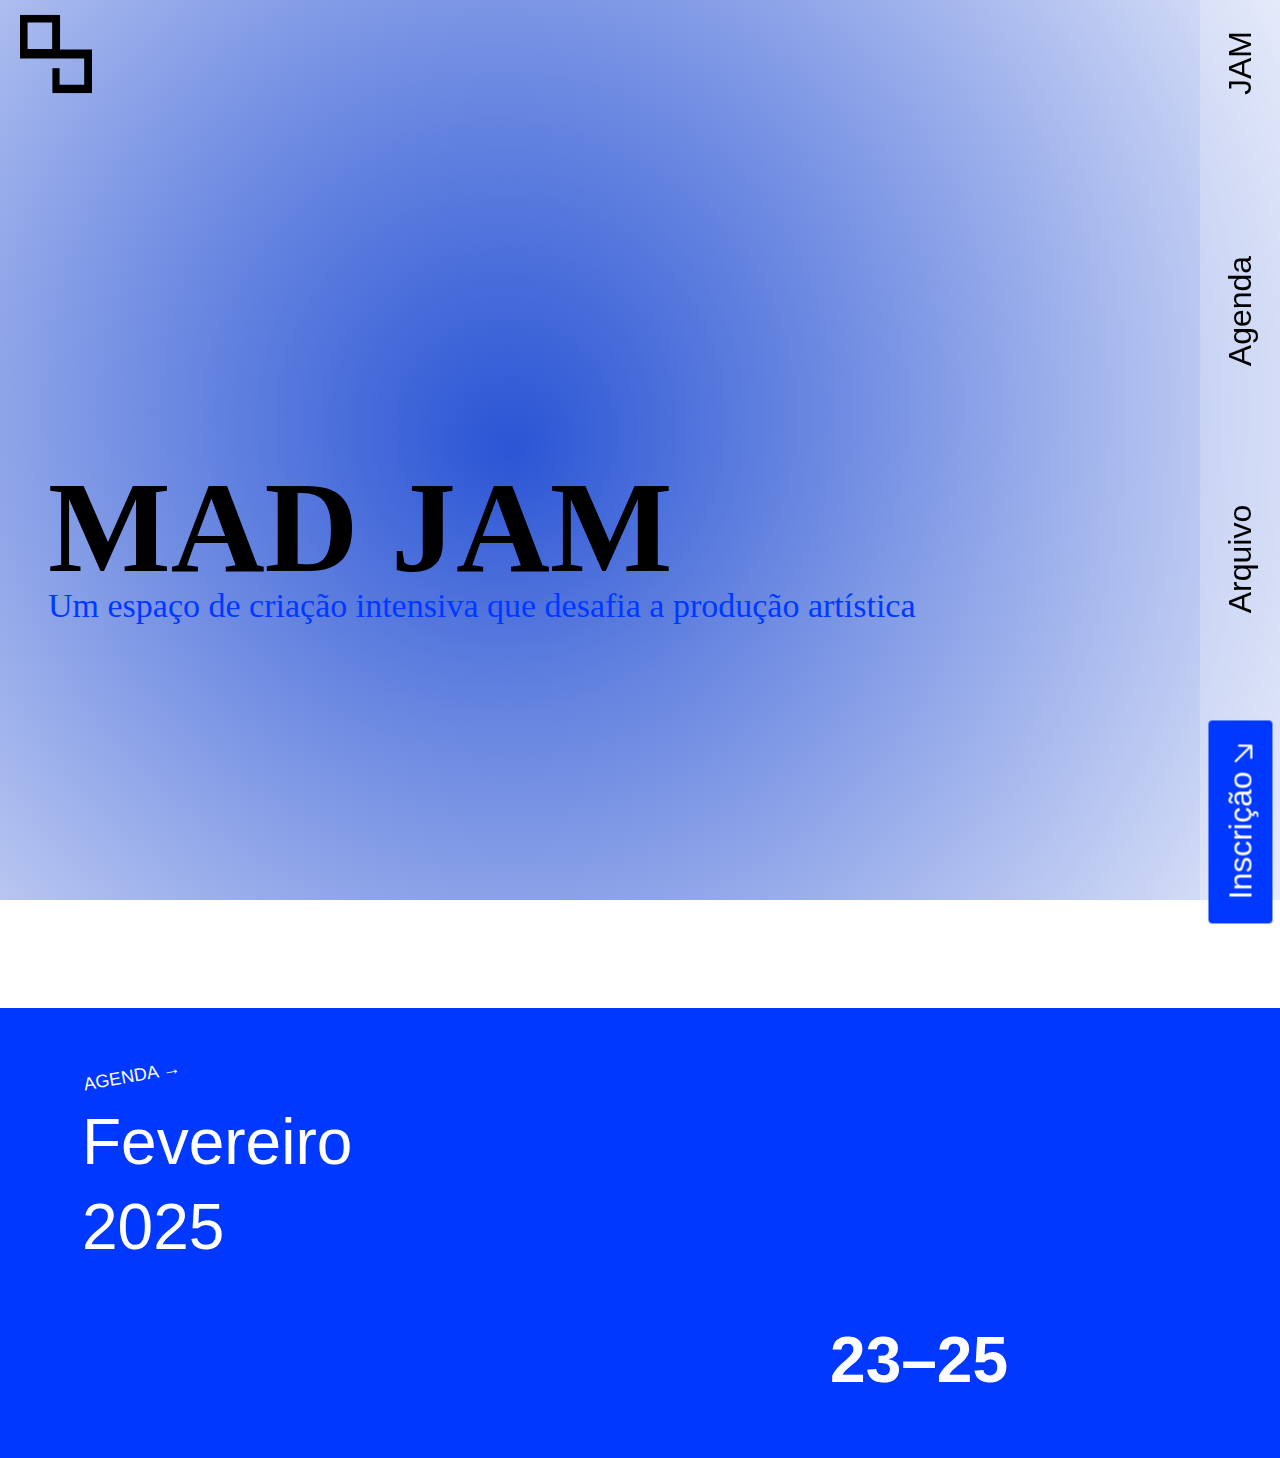
==== home.html @ 43d2be00 "push" ====
<!DOCTYPE html>
<html lang="en">
<head>
  <meta charset="UTF-8">
  <meta name="viewport" content="width=device-width, initial-scale=1.0">
  <title>Meu Site</title>
  <!-- Bootstrap CSS -->
  <link href="https://cdn.jsdelivr.net/npm/bootstrap@5.3.1/dist/css/bootstrap.min.css" rel="stylesheet">
  <link rel="stylesheet" href="style.css"> 
</head>
<body class="background" >
  <nav class="navbar">
    <div class="container ms-2">
      <a class="navbar-brand" href="home.html">
        <svg xmlns="http://www.w3.org/2000/svg" width="72" height="82" viewBox="0 0 75 82" fill="none">
          <g clip-path="url(#clip0_27_436)">
            <path d="M41.7188 36.2646V0H0V45.6433H66.875V73.1606H41.2437V55.7787H33.75V81.9079H75V36.2646H41.7188ZM33.5 35.7706H7.875V8.25957H33.5V35.7706Z" fill="black"/>
          </g>
          <defs>
            <clipPath id="clip0_27_436">
              <rect width="75" height="81.9079" fill="white"/>
            </clipPath>
          </defs>
        </svg>
      </a>
    </div>
  </nav>
  
    <nav class="sticky-sidebar">
        <ul class="nav-list">
          <li class="nav-item"><a href="#">JAM</a></li>
          <li class="nav-item"><a href="#">Agenda</a></li>
          <li class="nav-item"><a href="#">Arquivo</a></li>
          <li class="nav-item btn"><a href="#">Inscrição <svg xmlns="http://www.w3.org/2000/svg" width="18" height="18" viewBox="0 0 18 18" fill="none">
            <path d="M16.8104 4.68395L16.6923 16.7485M16.6923 16.7485L1.3099 1.24929M16.6923 16.7485L4.62494 16.7776" stroke="white" stroke-width="2.24" stroke-linecap="round" stroke-linejoin="round"/>
          </svg></a></li>
        </ul>
      </nav>
      
      <div class="container-fluid p-0 vh-100 d-flex justify-content-center align-items-center">
        <div class="row w-100">
            <div class="col-lg-10 d-flex flex-column justify-content-center align-items-start px-5 content">
                <h1 class="title">MAD JAM</h1>
                <p class="subtitle">
                    Um espaço de criação intensiva que desafia a produção artística
                </p>
            </div>
        </div>
    </div>
    
    <section class="agenda-section py-5">
      <div class="container position-relative">
          <a href="agenda.html" class="btn btn-link text-white fw-regular position-absolute top-0 start-0 agenda-link">
              Agenda →
          </a>
  
          <div class="row">
              <div class="col-md-6 d-flex flex-column align-items-start justify-content-center mt-5">
                  <h2 class="display-3 text-white">Fevereiro</h2>
                  <h2 class="display-3 text-white">2025</h2>
              </div>
  
              <div class="col-md-10 d-flex flex-column align-items-md-end align-items-start justify-content-center mt-5">
                  <h2 class="display-3 text-white fw-bold">23–25</h2>
              </div>
          </div>
      </div>
  </section>
  
  

  
  <script src="https://cdn.jsdelivr.net/npm/bootstrap@5.3.1/dist/js/bootstrap.bundle.min.js"></script>
</body>
</html>
---- style.css ----
body {
  font-family: 'Satoshi', sans-serif;
}

@keyframes moveGradient {
  0% {
      background-position: 0% 0%;
  }
  50% {
      background-position: 100% 100%;
  }
  100% {
      background-position: 0% 0%;
  }
}
.background {
background: radial-gradient(circle at 20% 50%, 
                rgba(0, 51, 204, 0.8), 
                rgba(255, 255, 255, 1), 
                rgba(255, 255, 255, 0.2)), 
                linear-gradient(to bottom right, 
                rgba(0, 51, 204, 0.6), 
                rgba(255, 255, 255, 1), 
                rgba(255, 255, 255, 0.3));
    background-size: 200% 100%;
    background-repeat: no-repeat;
    background-attachment: fixed;
    height: 100vh;
    margin: 0;
    padding: 0;
    animation: moveGradient 30s infinite ease-in-out;
}
.sticky-sidebar {
    position: fixed;
    top: 0;
    right: 0;
    width: 80px;
    height: 100vh;
    background: #ffffff3c;
    backdrop-filter: blur(2px);
    display: flex;
    flex-direction: column;
    justify-content: center;
    align-items: center;
    padding: 24px 0;
    z-index: 1000;
  }
  

  .nav-list {
    list-style: none;
    padding: 0;
    margin: 0;
    display: flex;
    flex-direction: column;
    align-items: center;
    gap: 200px;
}

  
 
  .nav-item a {
    text-decoration: none;
    color: black;
    font-size: 32px;
    font-weight: 500;
    transform: rotate(-90deg); 
    transform-origin: center; 
    white-space: nowrap; 
    text-align: center;
    display: inline-block;
  }
  
  /*CTA*/
  .nav-item.btn a {
    background: #0038FF;
    color: #fff;
    padding: 8px 24px;
    border-radius: 4px;
    font-weight: 500;
    transition: background-color 0.3s ease;
    transform: rotate(-90deg); /* Mantém o botão rotacionado */
    transform-origin: center;
  }
  
  
  .nav-item.btn a:hover {
    background: #003bb5;
  }
  
  .title {
  color: #000;
  font-family: "Clash Display";
  font-size: 130px;
  font-style: normal;
  font-weight: 600;
  line-height: 0.8;
  text-transform: uppercase;
}

.subtitle {
color: #0038FF;
font-family: Satoshi;
font-size: 34px;
font-style: normal;
font-weight: 500;
line-height: normal;
}

.agenda-section {
  background: #0038FF;
  min-height: 50vh;
  position: relative;
}


.agenda-link {
  font-size: 18px;
  text-transform: uppercase;
  transform: rotate(-10deg);
  text-decoration: none;
}

.display-3 {
  font-size: 64px;
  font-weight: 400;
}

.fw-bold {
  font-weight: 700;
}
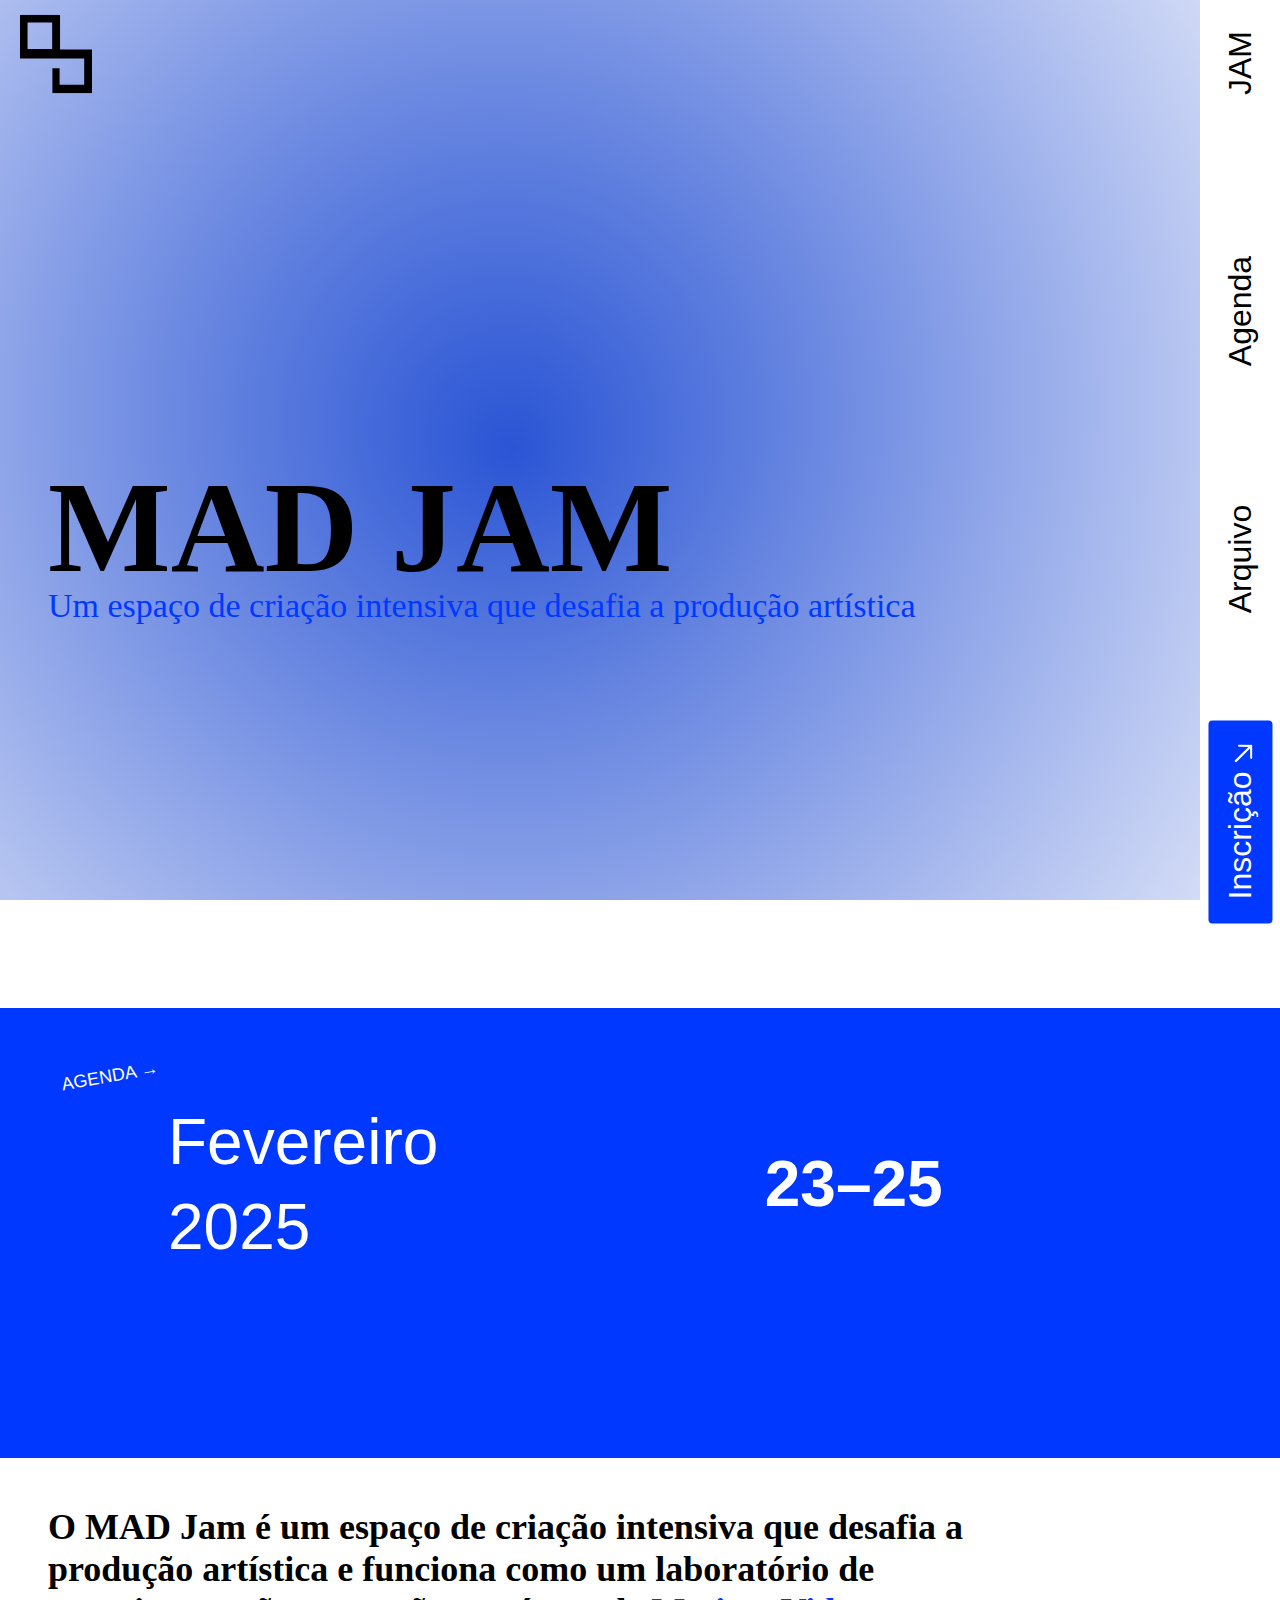
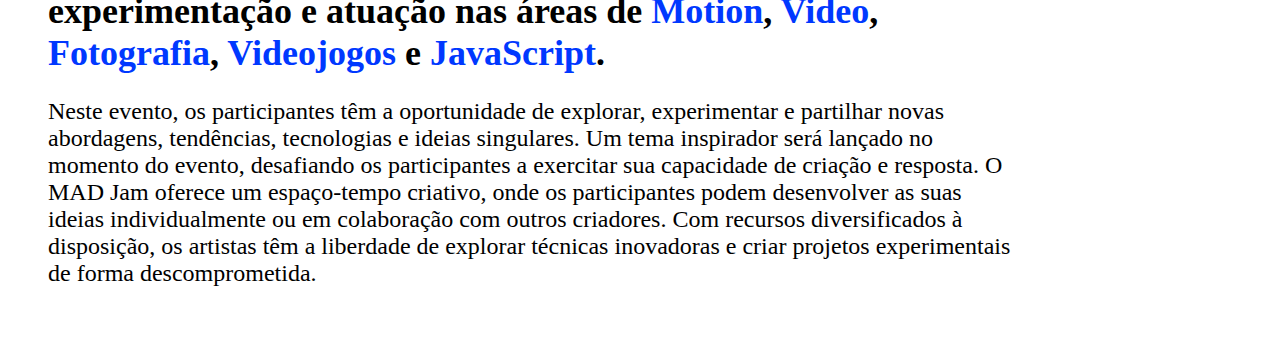
==== commit 51dd23e2: "Refactor home page layout and add new text section; update styles for body text and highlights" ====
--- a/home.html
+++ b/home.html
@@ -48,25 +48,53 @@
         </div>
     </div>
     
-    <section class="agenda-section py-5">
-      <div class="container position-relative">
-          <a href="agenda.html" class="btn btn-link text-white fw-regular position-absolute top-0 start-0 agenda-link">
-              Agenda →
-          </a>
+    <section class="agenda-section py-5 px-5">
+      <div class="container-fluid px-5 position-relative">
+          <div class="row w-100">
+              <div class="col-lg-10 px-5">
+                  <a href="agenda.html" class="btn btn-link text-white fw-regular position-absolute top-0 start-0 agenda-link">
+                      Agenda →
+                  </a>
   
-          <div class="row">
-              <div class="col-md-6 d-flex flex-column align-items-start justify-content-center mt-5">
-                  <h2 class="display-3 text-white">Fevereiro</h2>
-                  <h2 class="display-3 text-white">2025</h2>
-              </div>
+                  <div class="row">
+                      <div class="col-md-6 d-flex flex-column align-items-start justify-content-center mt-5 px-5">
+                          <h2 class="display-3 text-white">Fevereiro</h2>
+                          <h2 class="display-3 text-white">2025</h2>
+                      </div>
   
-              <div class="col-md-10 d-flex flex-column align-items-md-end align-items-start justify-content-center mt-5">
-                  <h2 class="display-3 text-white fw-bold">23–25</h2>
+                      <div class="col-md-6 d-flex flex-column align-items-md-end align-items-start justify-content-center mt-5">
+                          <h2 class="display-3 text-white fw-bold">23–25</h2>
+                      </div>
+                  </div>
               </div>
           </div>
       </div>
   </section>
   
+  <section class="text-section py-5">
+    <div class="container-fluid px-5">
+        <div class="row w-100">
+            <div class="col-lg-10">
+                <p class="lead medium-body-text mb-4">
+                    O MAD Jam é um espaço de criação intensiva que desafia a produção artística e funciona como um laboratório de experimentação e atuação nas áreas de 
+                    <span class="highlight">Motion</span>, 
+                    <span class="highlight">Video</span>, 
+                    <span class="highlight">Fotografia</span>, 
+                    <span class="highlight">Videojogos</span> 
+                    e <span class="highlight">JavaScript</span>.
+                </p>
+                <p class="regular-body-text">
+                    Neste evento, os participantes têm a oportunidade de explorar, experimentar e partilhar novas abordagens, tendências, tecnologias e ideias singulares. 
+                    Um tema inspirador será lançado no momento do evento, desafiando os participantes a exercitar sua capacidade de criação e resposta. 
+                    O MAD Jam oferece um espaço-tempo criativo, onde os participantes podem desenvolver as suas ideias individualmente ou em colaboração com outros criadores. 
+                    Com recursos diversificados à disposição, os artistas têm a liberdade de explorar técnicas inovadoras e criar projetos experimentais de forma descomprometida.
+                </p>
+            </div>
+        </div>
+    </div>
+</section>
+
+
   
 
   
--- a/style.css
+++ b/style.css
@@ -36,8 +36,7 @@
     right: 0;
     width: 80px;
     height: 100vh;
-    background: #ffffff3c;
-    backdrop-filter: blur(2px);
+    background: #ffffff;
     display: flex;
     flex-direction: column;
     justify-content: center;
@@ -130,6 +129,32 @@
   font-weight: 700;
 }
 
+.medium-body-text {
+  color: #000;
+font-family: Satoshi;
+font-size: 36px;
+font-style: normal;
+font-weight: 700;
+line-height: normal;
+}
+
+.regular-body-text {
+  color: #000;
+font-family: Satoshi;
+font-size: 24px;
+font-style: normal;
+font-weight: 400;
+line-height: normal;
+}
+
+.highlight {
+  color: #0038FF;
+font-family: Satoshi;
+font-size: 36px;
+font-style: normal;
+font-weight: 700;
+line-height: normal;
+}
   
   
   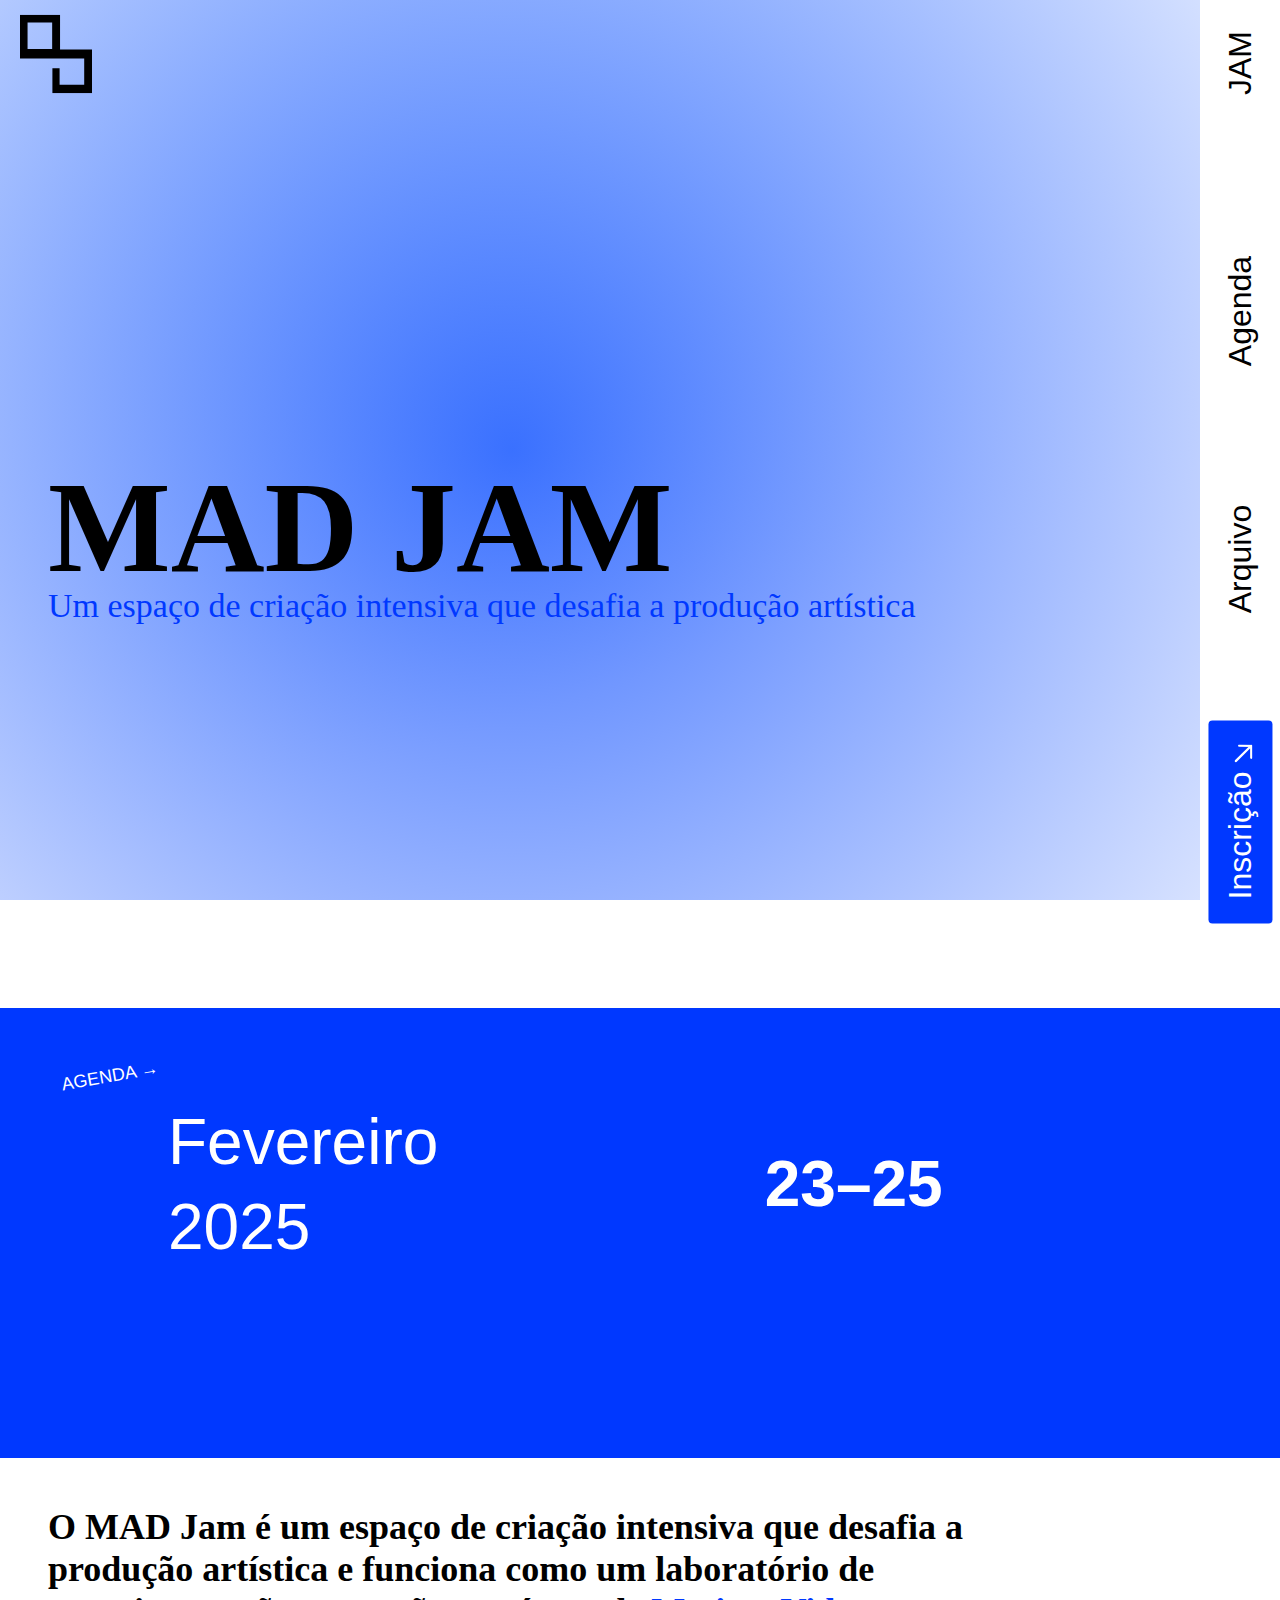
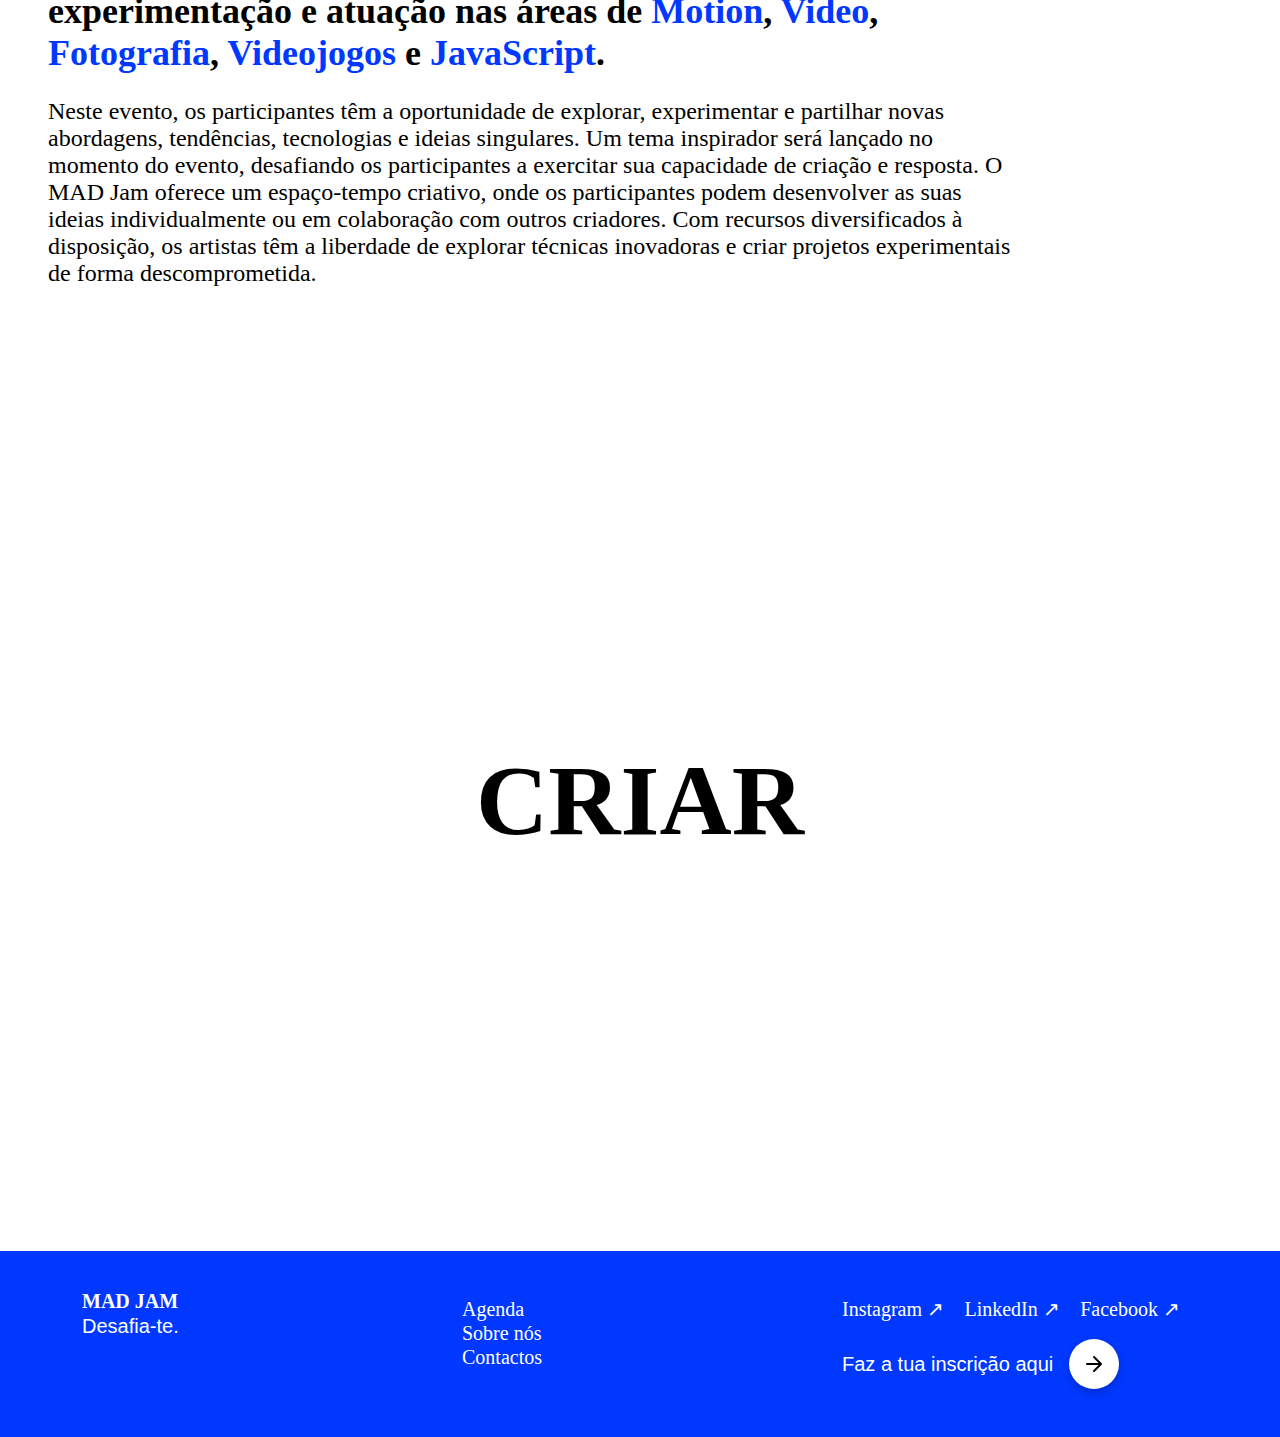
==== commit 1a9e0f45: "Add floating button and word animation; enhance footer and text section styles" ====
--- a/home.html
+++ b/home.html
@@ -4,7 +4,6 @@
   <meta charset="UTF-8">
   <meta name="viewport" content="width=device-width, initial-scale=1.0">
   <title>Meu Site</title>
-  <!-- Bootstrap CSS -->
   <link href="https://cdn.jsdelivr.net/npm/bootstrap@5.3.1/dist/css/bootstrap.min.css" rel="stylesheet">
   <link rel="stylesheet" href="style.css"> 
 </head>
@@ -71,7 +70,7 @@
       </div>
   </section>
   
-  <section class="text-section py-5">
+  <section class="text-section py-5" id="text-section">
     <div class="container-fluid px-5">
         <div class="row w-100">
             <div class="col-lg-10">
@@ -91,13 +90,66 @@
                 </p>
             </div>
         </div>
+        <div id="floating-button" class="btn-circle">
+          <a href="jam.html" target="_blank">
+              &#8599;
+          </a>
+      </div>
+      
     </div>
 </section>
+<section class="word-section">
+  <div class="word-wrapper">
+      <h1 id="word1" class="changing-word title">CRIAR</h1>
+      <h1 id="word2" class="changing-word title">EXPLORAR</h1>
+      <h1 id="word3" class="changing-word title">INOVAR</h1>
+      <h1 id="word4" class="changing-word title">DESCOBRIR</h1>
+      <h1 id="word5" class="changing-word title">TRANSFORMAR</h1>
+  </div>
+</section>
+
+<footer class="footer text-white py-5">
+  <div class="container">
+      <div class="row">
+          <div class="col-md-4">
+              <h4 class="fw-bold">MAD JAM</h4>
+              <p>Desafia-te.</p>
+          </div>
+
+          <div class="col-md-4">
+              <ul class="list-unstyled">
+                  <li><a href="#" class="text-white text-decoration-none">Agenda</a></li>
+                  <li><a href="#" class="text-white text-decoration-none">Sobre nós</a></li>
+                  <li><a href="#" class="text-white text-decoration-none">Contactos</a></li>
+              </ul>
+          </div>
+
+          <div class="col-md-4">
+              <div class="mb-3">
+                  <a href="#" class="text-white text-decoration-none me-3">Instagram &#8599;</a>
+                  <a href="#" class="text-white text-decoration-none me-3">LinkedIn &#8599;</a>
+                  <a href="#" class="text-white text-decoration-none">Facebook &#8599;</a>
+              </div>
+
+              <div class="d-flex align-items-center">
+                  <p class="mb-0 me-3">Faz a tua inscrição aqui</p>
+                  <a href="#" class="btn btn-circle">
+                      <svg xmlns="http://www.w3.org/2000/svg" width="24" height="24" viewBox="0 0 24 24" fill="none" stroke="black" stroke-width="2" stroke-linecap="round" stroke-linejoin="round">
+                          <path d="M5 12h14M12 5l7 7-7 7"/>
+                      </svg>
+                  </a>
+              </div>
+          </div>
+      </div>
+  </div>
+</footer>
+
 
 
   
 
   
   <script src="https://cdn.jsdelivr.net/npm/bootstrap@5.3.1/dist/js/bootstrap.bundle.min.js"></script>
+  <script src="home.js"></script>
 </body>
 </html>
--- a/style.css
+++ b/style.css
@@ -15,11 +15,11 @@
 }
 .background {
 background: radial-gradient(circle at 20% 50%, 
-                rgba(0, 51, 204, 0.8), 
+                rgba(20, 83, 255, 0.8), 
                 rgba(255, 255, 255, 1), 
                 rgba(255, 255, 255, 0.2)), 
                 linear-gradient(to bottom right, 
-                rgba(0, 51, 204, 0.6), 
+                rgba(6, 121, 252, 0.6), 
                 rgba(255, 255, 255, 1), 
                 rgba(255, 255, 255, 0.3));
     background-size: 200% 100%;
@@ -156,5 +156,159 @@
 line-height: normal;
 }
   
-  
-  +
+
+.text-section {
+  background: linear-gradient(to right, #0038FF, #ffffff);
+  color: black;
+  position: relative;
+}
+
+.hover-button {
+  position: absolute;
+  bottom: 50px;
+  right: 50px;
+  opacity: 0;
+  transform: scale(0.8);
+  transition: opacity 0.3s ease, transform 0.3s ease;
+}
+
+.text-section {
+  background: #ffffff00; 
+  color: black;
+}
+
+
+#floating-button {
+  width: 100px;
+  height: 100px;
+  background: #0038FF;
+  color: white;
+  font-size: 32px;
+  display: flex;
+  align-items: center;
+  justify-content: center;
+  border-radius: 50%;
+  text-decoration: none;
+  box-shadow: 0 4px 10px rgba(43, 43, 43, 0.171);
+  position: absolute;
+  transform: translate(-50%, -50%);
+  pointer-events: auto;
+  transition: opacity 0.2s ease-in-out, transform 0.1s ease-out;
+  opacity: 0;
+}
+
+#floating-button:hover {
+  background: #0022AA;
+}
+
+.word-section {
+  height: 100vh;  /* Ocupa a tela inteira */
+  display: flex;
+  align-items: center;
+  justify-content: center;
+  position: relative;
+}
+
+/* Wrapper das palavras */
+.word-wrapper {
+  position: relative;
+  height: 150px; /* Altura para as palavras */
+  width: 100%;
+  text-align: center;
+  overflow: hidden;
+}
+
+/* Estilização das palavras */
+.changing-word {
+  font-size: 100px;
+  font-weight: bold;
+  position: absolute;
+  top: 50%;
+  left: 50%;
+  transform: translate(-50%, -50%);
+  opacity: 0;
+  transition: opacity 0.8s ease-in-out, transform 0.8s ease-in-out;
+}
+
+/* Palavras visíveis */
+.changing-word.active {
+  opacity: 1;
+  transform: translate(-50%, -50%) scale(1);
+}
+
+.changing-word.prev {
+  opacity: 0;
+  transform: translate(-50%, -60%) scale(0.8);
+}
+
+
+.content {
+  height: 100vh;
+  display: flex;
+  align-items: center;
+  justify-content: center;
+  font-size: 24px;
+  text-align: center;
+}
+
+/* Footer geral */
+.footer {
+  background: #0038FF;
+  color: white;
+}
+
+.footer h4 {
+  color: #FFF;
+  font-family: "Clash Display";
+  font-size: 20px;
+  font-style: normal;
+  font-weight: 100;
+  line-height: 0.2;
+}
+
+.footer p {
+  font-size: 20px;
+}
+
+.footer a {
+  color: #FFF;
+  font-family: Satoshi;
+  font-size: 20px;
+  font-style: normal;
+  font-weight: 500;
+  line-height: 0.5;
+  transition: color 0.3s ease;
+}
+
+.footer a:hover {
+  color: #cccccc; 
+}
+
+
+
+.btn-circle {
+  width: 50px;
+  height: 50px;
+  background: white;
+  border-radius: 50%;
+  display: flex;
+  align-items: center;
+  justify-content: center;
+  box-shadow: 0px 4px 8px rgba(0, 0, 0, 0.2);
+  transition: transform 0.3s ease;
+}
+
+
+.btn-circle:hover {
+  transform: scale(1.1);
+}
+
+.btn-circle svg {
+  stroke: black;
+  width: 24px;
+  height: 24px;
+}
+
+
+
